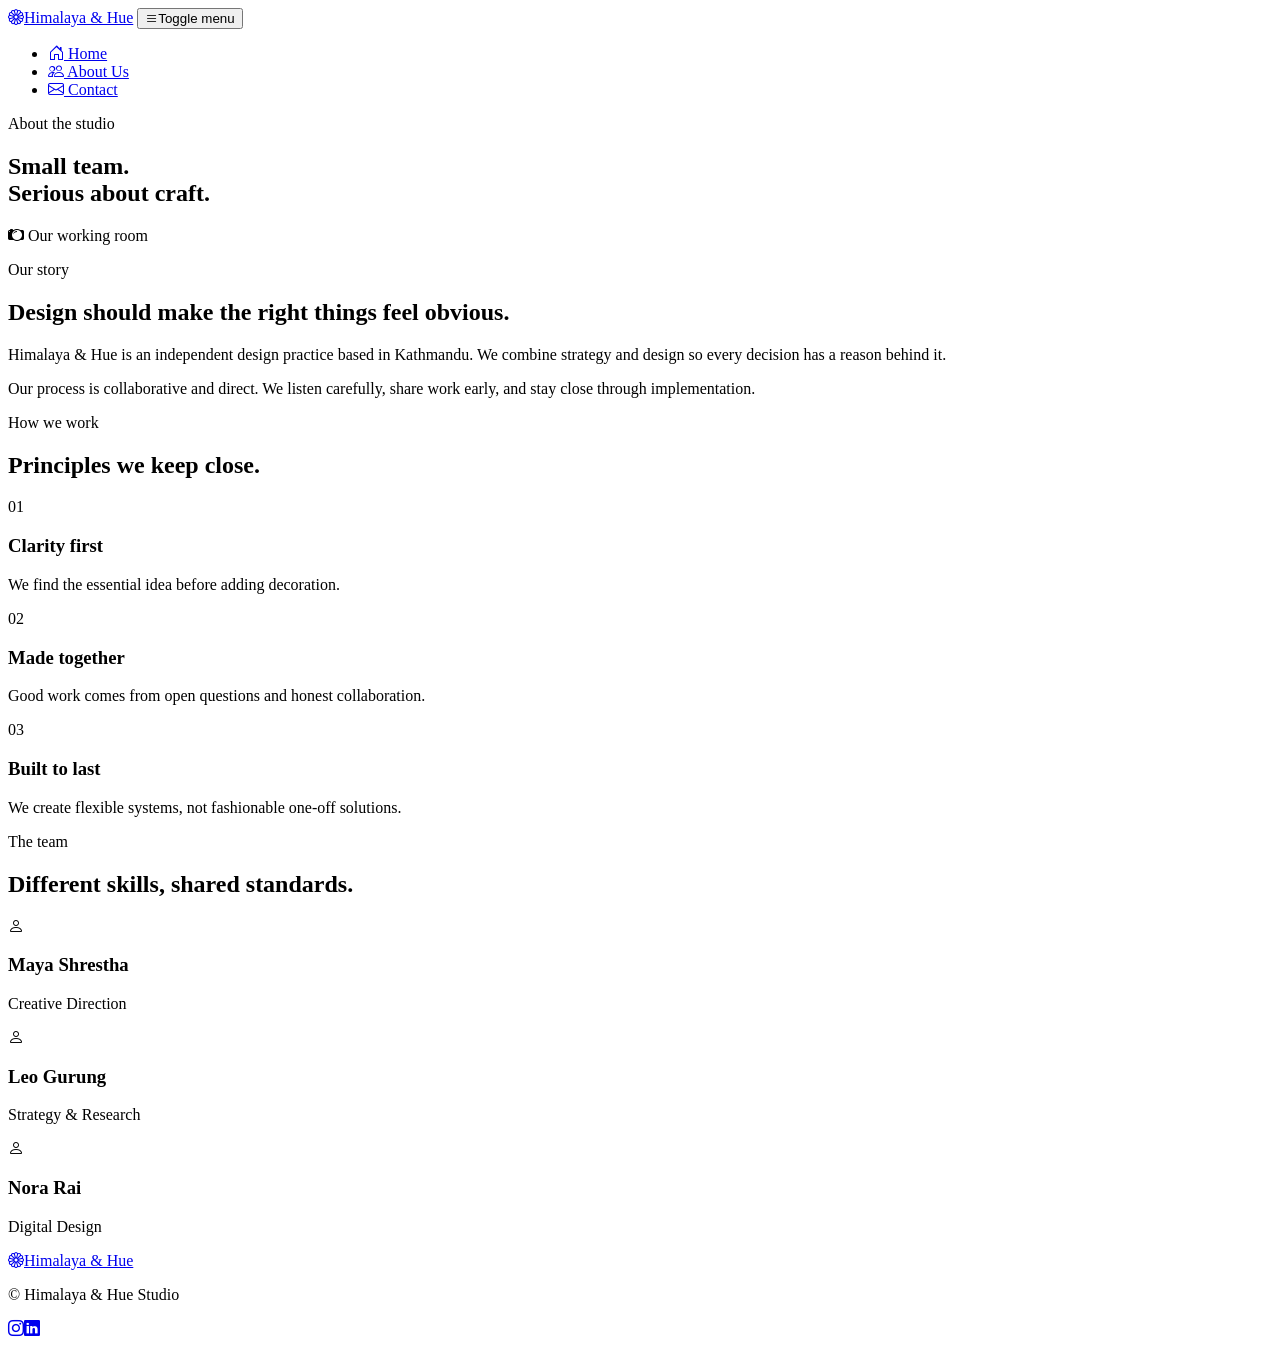
==== about.html @ a21cbec2 "Add files via upload" ====
<!DOCTYPE html>
<html lang="en">
<head>
  <meta charset="UTF-8">
  <meta name="viewport" content="width=device-width, initial-scale=1.0">
  <meta name="description" content="Learn about Himalaya and Hue, our approach, values, and creative team.">
  <title>Himalaya & Hue | About Us</title>
  <link rel="stylesheet" href="https://cdn.jsdelivr.net/npm/bootstrap-icons@1.11.3/font/bootstrap-icons.min.css">
  <link rel="stylesheet" href="css/style.css">
</head>
<body>
  <header class="site-header">
    <nav class="navbar container" aria-label="Main navigation">
      <a class="brand" href="index.html" aria-label="Himalaya and Hue home"><span class="brand-mark"><i class="bi bi-flower1"></i></span><span>Himalaya &amp; Hue</span></a>
      <button class="nav-toggle" type="button" aria-expanded="false" aria-controls="nav-links"><i class="bi bi-list"></i><span class="sr-only">Toggle menu</span></button>
      <ul class="nav-links" id="nav-links">
        <li><a href="index.html"><i class="bi bi-house-door"></i> Home</a></li>
        <li><a class="active" href="about.html"><i class="bi bi-people"></i> About Us</a></li>
        <li><a href="contact.html"><i class="bi bi-envelope"></i> Contact</a></li>
      </ul>
    </nav>
  </header>

  <main>
    <section class="page-hero container">
      <p class="eyebrow">About the studio</p>
      <h1>Small team.<br><span>Serious about craft.</span></h1>
    </section>

    <section class="about-intro section container">
      <div class="about-image" role="img" aria-label="Creative team workspace">
        <i class="bi bi-camera2"></i>
        <span>Our working room</span>
      </div>
      <div class="about-copy">
        <p class="eyebrow">Our story</p>
        <h2>Design should make the right things feel obvious.</h2>
        <p>Himalaya &amp; Hue is an independent design practice based in Kathmandu. We combine strategy and design so every decision has a reason behind it.</p>
        <p>Our process is collaborative and direct. We listen carefully, share work early, and stay close through implementation.</p>
      </div>
    </section>

    <section class="values section">
      <div class="container">
        <p class="eyebrow">How we work</p>
        <h2 class="values-title">Principles we keep close.</h2>
        <div class="value-grid">
          <article><span>01</span><h3>Clarity first</h3><p>We find the essential idea before adding decoration.</p></article>
          <article><span>02</span><h3>Made together</h3><p>Good work comes from open questions and honest collaboration.</p></article>
          <article><span>03</span><h3>Built to last</h3><p>We create flexible systems, not fashionable one-off solutions.</p></article>
        </div>
      </div>
    </section>

    <section class="team section container">
      <div class="section-heading"><div><p class="eyebrow">The team</p><h2>Different skills, shared standards.</h2></div></div>
      <div class="team-grid">
        <article><div class="portrait portrait-one"><i class="bi bi-person"></i></div><h3>Maya Shrestha</h3><p>Creative Direction</p></article>
        <article><div class="portrait portrait-two"><i class="bi bi-person"></i></div><h3>Leo Gurung</h3><p>Strategy &amp; Research</p></article>
        <article><div class="portrait portrait-three"><i class="bi bi-person"></i></div><h3>Nora Rai</h3><p>Digital Design</p></article>
      </div>
    </section>
  </main>

  <footer class="footer"><div class="container footer-inner"><a class="brand footer-brand" href="index.html"><span class="brand-mark"><i class="bi bi-flower1"></i></span><span>Himalaya &amp; Hue</span></a><p>&copy; <span id="year"></span> Himalaya &amp; Hue Studio</p><div class="social-links"><a href="#" aria-label="Instagram"><i class="bi bi-instagram"></i></a><a href="#" aria-label="LinkedIn"><i class="bi bi-linkedin"></i></a></div></div></footer>
  <script src="js/script.js"></script>
</body>
</html>
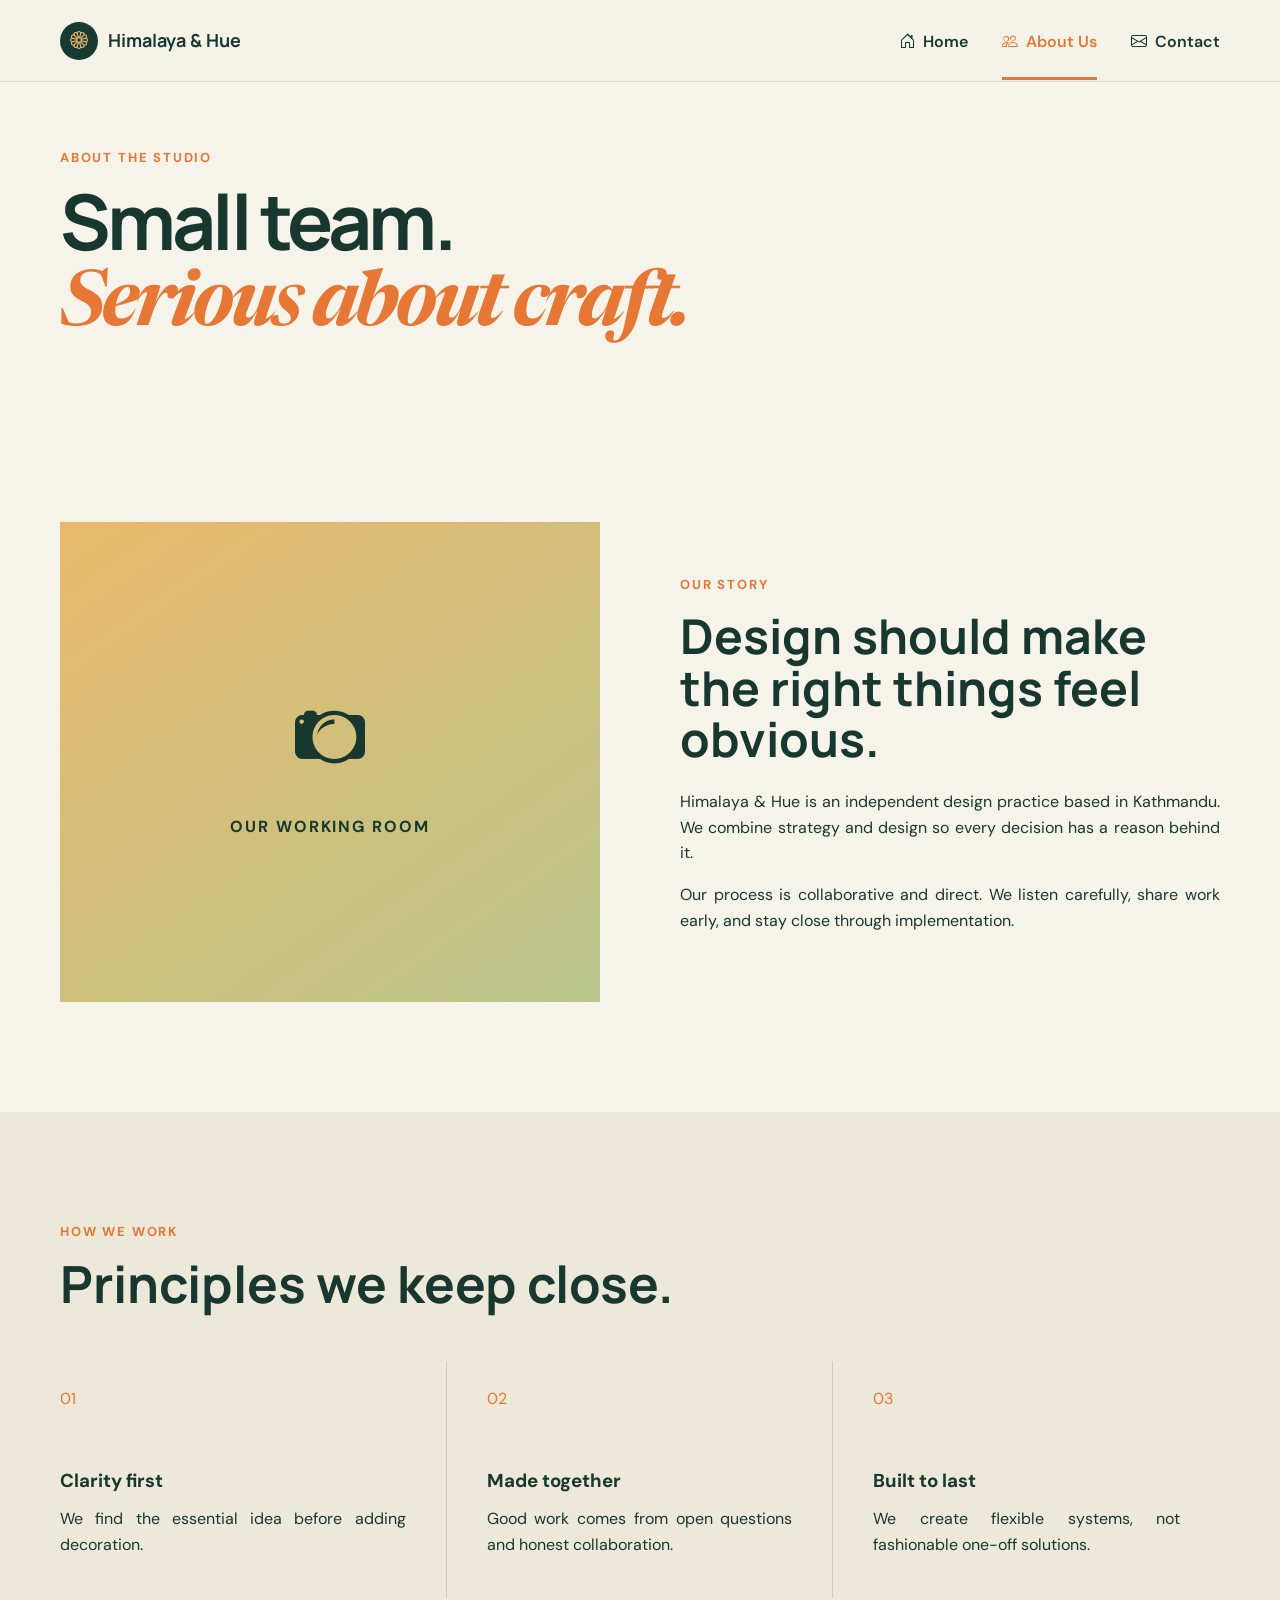
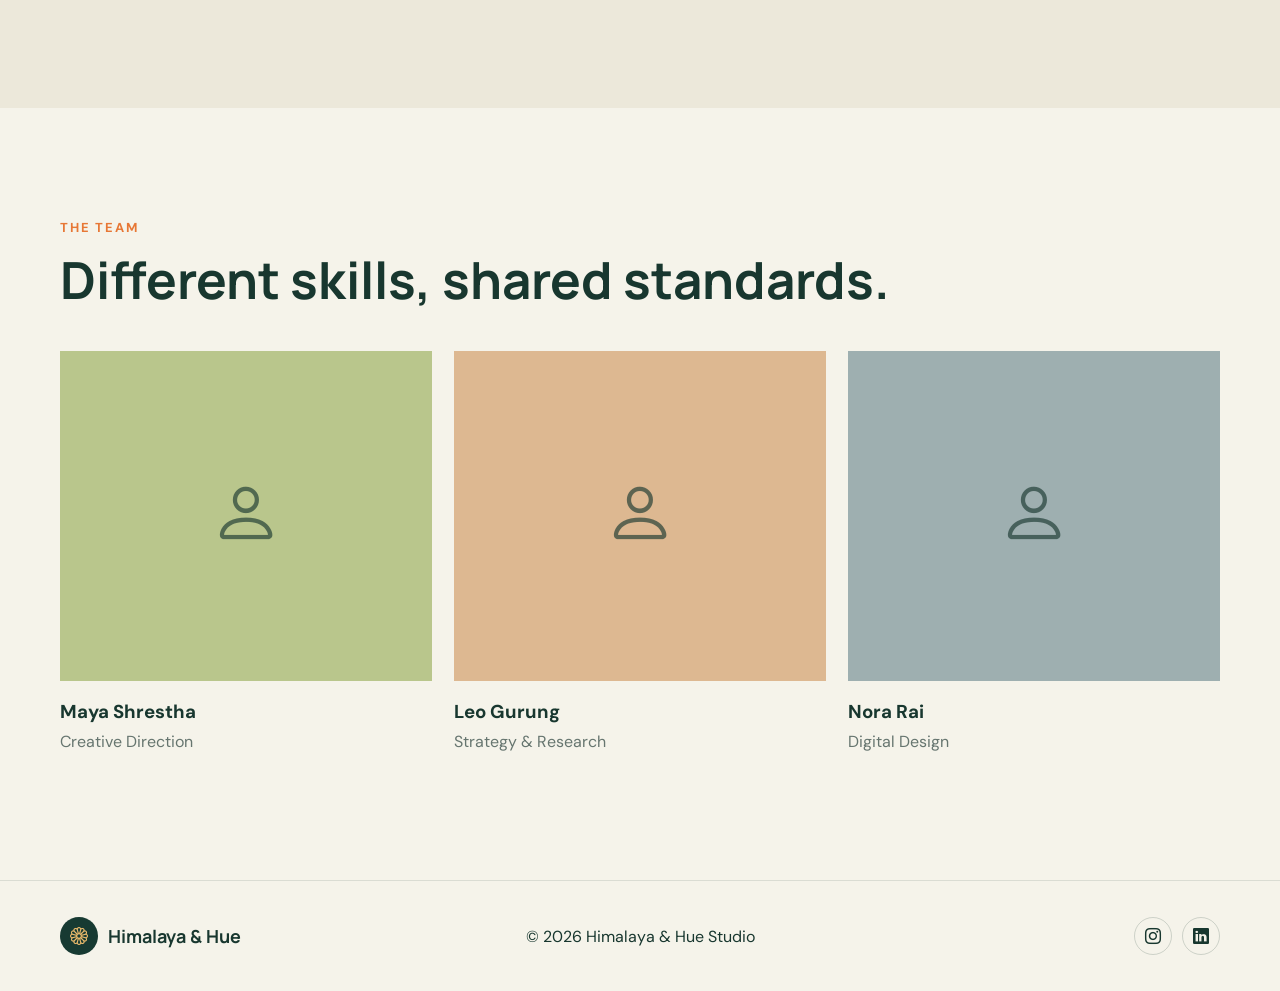
==== commit 57ca6e7a: "Fix CSS and JavaScript asset paths" ====
--- a/about.html
+++ b/about.html
@@ -6,7 +6,7 @@
   <meta name="description" content="Learn about Himalaya and Hue, our approach, values, and creative team.">
   <title>Himalaya & Hue | About Us</title>
   <link rel="stylesheet" href="https://cdn.jsdelivr.net/npm/bootstrap-icons@1.11.3/font/bootstrap-icons.min.css">
-  <link rel="stylesheet" href="css/style.css">
+  <link rel="stylesheet" href="style.css">
 </head>
 <body>
   <header class="site-header">
@@ -63,6 +63,6 @@
   </main>
 
   <footer class="footer"><div class="container footer-inner"><a class="brand footer-brand" href="index.html"><span class="brand-mark"><i class="bi bi-flower1"></i></span><span>Himalaya &amp; Hue</span></a><p>&copy; <span id="year"></span> Himalaya &amp; Hue Studio</p><div class="social-links"><a href="#" aria-label="Instagram"><i class="bi bi-instagram"></i></a><a href="#" aria-label="LinkedIn"><i class="bi bi-linkedin"></i></a></div></div></footer>
-  <script src="js/script.js"></script>
+  <script src="script.js"></script>
 </body>
 </html>
--- a/style.css
+++ b/style.css
@@ -0,0 +1,126 @@
+@import url('https://fonts.googleapis.com/css2?family=DM+Sans:wght@400;500;600;700&family=Manrope:wght@600;700&family=Newsreader:ital,wght@1,600&display=swap');
+
+:root {
+  --ink: #18372f;
+  --forest: #173a32;
+  --paper: #f5f3ea;
+  --cream: #ece8da;
+  --orange: #e77735;
+  --gold: #e9b96b;
+  --white: #fff;
+}
+
+* { box-sizing: border-box; }
+html { scroll-behavior: smooth; }
+body { margin: 0; font-family: 'DM Sans', sans-serif; color: var(--ink); background: var(--paper); line-height: 1.6; }
+img { max-width: 100%; }
+a { color: inherit; text-decoration: none; }
+p { margin-top: 0; }
+.container { width: min(1160px, calc(100% - 48px)); margin-inline: auto; }
+.sr-only { position: absolute; width: 1px; height: 1px; overflow: hidden; clip: rect(0,0,0,0); }
+
+.site-header { height: 82px; display: flex; align-items: center; border-bottom: 1px solid rgba(24,55,47,.12); background: rgba(245,243,234,.96); position: relative; z-index: 20; }
+.navbar { display: flex; align-items: center; justify-content: space-between; }
+.brand { display: inline-flex; align-items: center; gap: 10px; font-family: 'Manrope', sans-serif; font-size: 18px; font-weight: 700; }
+.brand-mark { width: 38px; height: 38px; display: grid; place-items: center; border-radius: 50%; background: var(--forest); color: var(--gold); }
+.nav-links { display: flex; align-items: center; gap: 34px; margin: 0; padding: 0; list-style: none; }
+.nav-links a { display: flex; align-items: center; gap: 8px; padding: 28px 0 23px; border-bottom: 3px solid transparent; font-weight: 600; }
+.nav-links a:hover, .nav-links a.active { color: var(--orange); border-bottom-color: var(--orange); }
+.nav-toggle { display: none; border: 0; background: transparent; color: var(--ink); font-size: 28px; }
+
+.hero { min-height: 620px; display: grid; grid-template-columns: 1.08fr .92fr; align-items: center; gap: 60px; }
+.eyebrow { margin-bottom: 14px; color: var(--orange); font-size: 13px; font-weight: 700; letter-spacing: .14em; text-transform: uppercase; }
+.hero h1, .page-hero h1, .contact-copy h1 { margin: 0; font-family: 'Manrope', sans-serif; font-size: clamp(54px, 6vw, 82px); line-height: .98; letter-spacing: -.05em; }
+.hero h1 span, .page-hero h1 span, .contact-copy h1 span { color: var(--orange); font-family: 'Newsreader', serif; font-style: italic; }
+.lead { max-width: 590px; margin: 28px 0; font-size: 19px; }
+.hero-actions { display: flex; align-items: center; gap: 28px; }
+.button { min-height: 52px; display: inline-flex; align-items: center; justify-content: center; gap: 12px; padding: 0 22px; border: 0; border-radius: 3px; font-weight: 700; cursor: pointer; }
+.button-primary { background: var(--orange); color: var(--white); }
+.button-light { background: var(--paper); color: var(--forest); }
+.text-link { border-bottom: 1px solid currentColor; font-weight: 700; }
+
+.hero-art { height: 470px; position: relative; }
+.art-card { position: absolute; display: grid; border: 1px solid rgba(24,55,47,.16); }
+.art-card-top { width: 48%; height: 190px; right: 0; top: 0; place-items: end start; padding: 18px; background: var(--gold); }
+.art-card-main { width: 66%; height: 340px; left: 4%; top: 60px; place-content: center; text-align: center; background: var(--forest); color: var(--white); transform: rotate(-3deg); }
+.art-card-main i { color: var(--gold); font-size: 38px; }
+.art-card-main strong { margin-top: 16px; font-family: 'Newsreader', serif; font-size: 44px; line-height: 1; }
+.art-card-bottom { width: 52%; height: 130px; right: 0; bottom: 0; place-items: end; padding: 16px; background: var(--cream); }
+
+.section { padding-block: 110px; }
+.section-heading { display: flex; align-items: end; justify-content: space-between; gap: 40px; margin-bottom: 44px; }
+.section-heading h2, .values-title { margin: 0; font-family: 'Manrope', sans-serif; font-size: clamp(38px, 4vw, 58px); line-height: 1.05; }
+.section-heading > p { max-width: 430px; text-align: justify; }
+.service-grid { display: grid; grid-template-columns: repeat(3, 1fr); gap: 18px; }
+.service-card { min-height: 280px; position: relative; padding: 35px; border: 1px solid rgba(24,55,47,.14); background: rgba(255,255,255,.35); }
+.service-card i { display: block; margin: 38px 0 18px; color: var(--orange); font-size: 32px; }
+.service-card h3 { margin: 0 0 10px; font-size: 24px; }
+.service-card p { text-align: justify; }
+.service-number { position: absolute; right: 25px; top: 22px; color: rgba(24,55,47,.45); }
+
+.project-strip { background: var(--forest); color: var(--white); }
+.project-strip-inner { min-height: 230px; display: grid; grid-template-columns: 1fr 2fr auto; align-items: center; gap: 30px; }
+.project-strip h2 { margin: 0; font-family: 'Newsreader', serif; font-size: 52px; }
+.project-strip p { color: var(--gold); text-transform: uppercase; letter-spacing: .12em; }
+
+.page-hero { min-height: 330px; display: flex; flex-direction: column; justify-content: center; }
+.about-intro { display: grid; grid-template-columns: 1fr 1fr; align-items: center; gap: 80px; }
+.about-image { height: 480px; display: flex; flex-direction: column; align-items: center; justify-content: center; gap: 18px; background: linear-gradient(145deg, var(--gold), #b9c68c); }
+.about-image i { font-size: 70px; }
+.about-image span { font-weight: 700; text-transform: uppercase; letter-spacing: .12em; }
+.about-copy h2 { margin: 0 0 24px; font-family: 'Manrope', sans-serif; font-size: 48px; line-height: 1.08; }
+.about-copy p:not(.eyebrow) { text-align: justify; }
+.values { background: var(--cream); }
+.value-grid { display: grid; grid-template-columns: repeat(3, 1fr); margin-top: 50px; }
+.value-grid article { min-height: 220px; padding: 25px 40px; border-right: 1px solid rgba(24,55,47,.16); }
+.value-grid article:first-child { padding-left: 0; }
+.value-grid article:last-child { border-right: 0; }
+.value-grid span { color: var(--orange); }
+.value-grid h3 { margin: 55px 0 10px; }
+.value-grid p { text-align: justify; }
+.team-grid { display: grid; grid-template-columns: repeat(3, 1fr); gap: 22px; }
+.team-grid article h3 { margin: 16px 0 2px; }
+.team-grid article p { color: #66756f; }
+.portrait { height: 330px; display: grid; place-items: center; color: rgba(24,55,47,.65); font-size: 70px; }
+.portrait-one { background: #b9c68c; }.portrait-two { background: #ddb891; }.portrait-three { background: #9eafb0; }
+
+.contact-page { min-height: 680px; }
+.contact-layout { display: grid; grid-template-columns: .9fr 1.1fr; gap: 90px; align-items: start; }
+.contact-copy h1 { font-size: clamp(48px, 5vw, 72px); }
+.contact-copy > p { max-width: 470px; margin: 25px 0 35px; text-align: justify; }
+.contact-details { display: grid; gap: 14px; }
+.contact-details a, .contact-details p { display: flex; align-items: center; gap: 16px; margin: 0; }
+.contact-details i { width: 42px; height: 42px; display: grid; place-items: center; border: 1px solid rgba(24,55,47,.18); border-radius: 50%; }
+.contact-details span { display: flex; flex-direction: column; }.contact-details small { color: #75827d; }
+.contact-form { display: grid; gap: 20px; padding: 38px; background: var(--cream); }
+.form-row { display: grid; gap: 7px; }.form-row label { font-weight: 700; }
+.form-row input, .form-row select, .form-row textarea { width: 100%; padding: 13px 14px; border: 1px solid rgba(24,55,47,.18); border-radius: 2px; background: var(--white); font: inherit; }
+.form-status { min-height: 24px; margin: 0; color: var(--forest); font-weight: 700; }
+
+.footer { border-top: 1px solid rgba(24,55,47,.12); }
+.footer-inner { min-height: 110px; display: grid; grid-template-columns: 1fr auto 1fr; align-items: center; }
+.footer-inner p { margin: 0; }.social-links { justify-self: end; display: flex; gap: 10px; }.social-links a { width: 38px; height: 38px; display: grid; place-items: center; border: 1px solid rgba(24,55,47,.18); border-radius: 50%; }
+
+@media (max-width: 850px) {
+  .container { width: min(100% - 32px, 1160px); }
+  .site-header { height: 72px; }
+  .nav-toggle { display: block; }
+  .nav-links { display: none; position: absolute; left: 16px; right: 16px; top: 72px; padding: 18px; background: var(--paper); box-shadow: 0 12px 30px rgba(24,55,47,.12); }
+  .nav-links.open { display: grid; }
+  .nav-links a { padding: 10px; }
+  .hero { grid-template-columns: 1fr; padding-block: 70px 40px; }
+  .hero-art { height: 420px; }
+  .service-grid, .team-grid, .value-grid { grid-template-columns: 1fr; }
+  .section-heading { align-items: start; flex-direction: column; }
+  .project-strip-inner { grid-template-columns: 1fr; padding-block: 50px; }
+  .about-intro, .contact-layout { grid-template-columns: 1fr; gap: 45px; }
+  .value-grid article, .value-grid article:first-child { padding: 25px 0; border-right: 0; border-bottom: 1px solid rgba(24,55,47,.16); }
+  .footer-inner { grid-template-columns: 1fr; gap: 12px; padding-block: 25px; }.social-links { justify-self: start; }
+}
+
+@media (max-width: 520px) {
+  .hero h1, .page-hero h1, .contact-copy h1 { font-size: 46px; }
+  .hero-actions { align-items: flex-start; flex-direction: column; }
+  .hero-art { height: 350px; }.art-card-main { height: 280px; }.art-card-main strong { font-size: 34px; }
+  .section { padding-block: 75px; }.about-image { height: 360px; }.contact-form { padding: 24px 18px; }
+}
